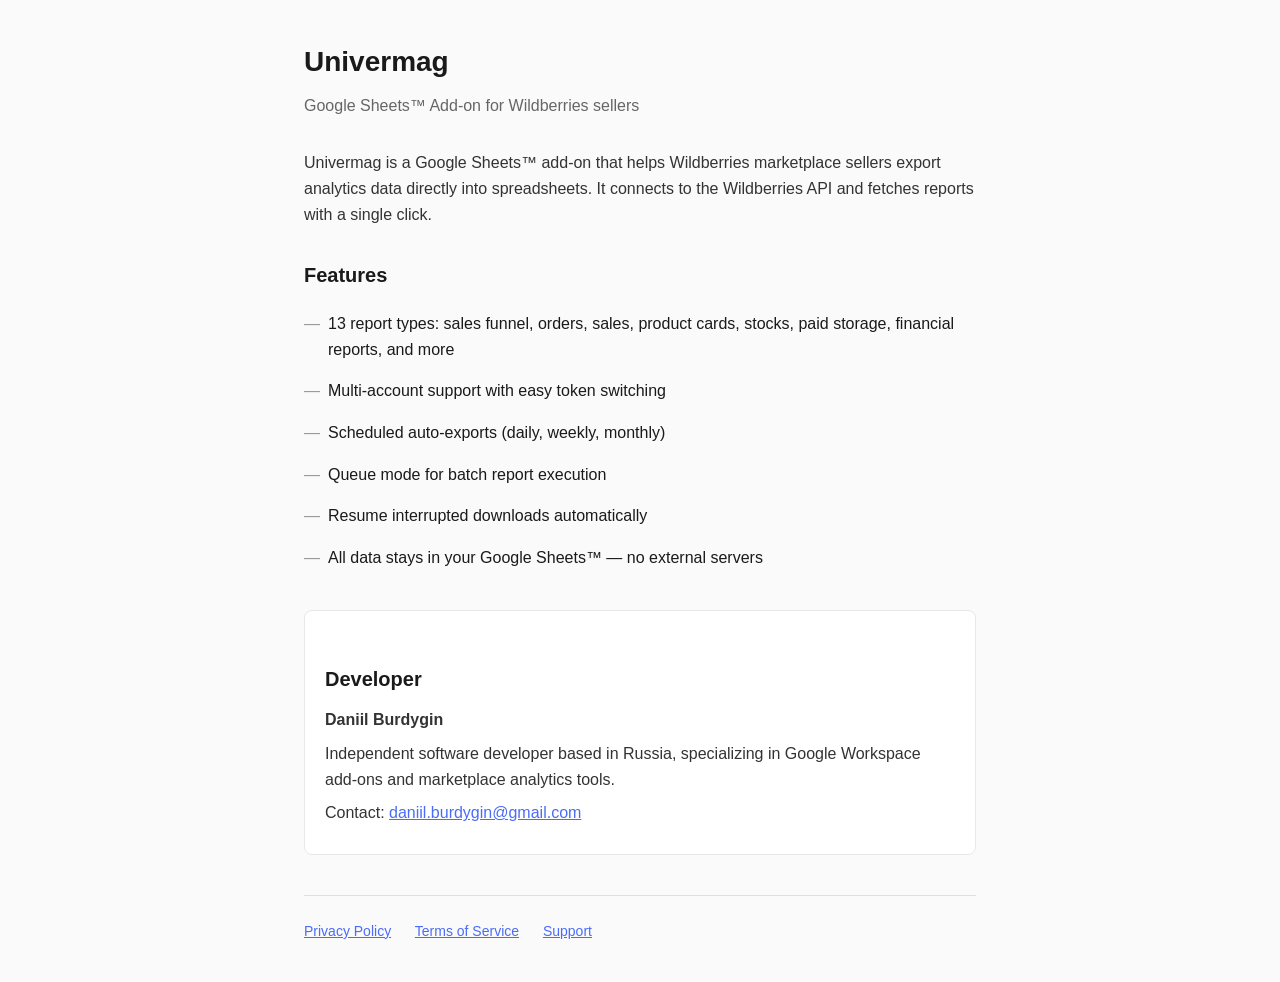
==== index.html @ 5c8b212e "Initial site: home, privacy policy, terms of service, support" ====
<!DOCTYPE html>
<html lang="ru">
<head>
  <meta charset="UTF-8">
  <meta name="viewport" content="width=device-width, initial-scale=1.0">
  <title>Univermag — Google Sheets Add-on for Wildberries</title>
  <style>
    * { box-sizing: border-box; margin: 0; padding: 0; }
    body { font-family: -apple-system, BlinkMacSystemFont, 'Segoe UI', Roboto, sans-serif; color: #1a1a1a; line-height: 1.6; background: #fafafa; }
    .container { max-width: 720px; margin: 0 auto; padding: 40px 24px; }
    h1 { font-size: 28px; margin-bottom: 8px; }
    h2 { font-size: 20px; margin-top: 32px; margin-bottom: 12px; }
    p { margin-bottom: 16px; color: #333; }
    a { color: #4a6cf7; }
    .subtitle { color: #666; font-size: 16px; margin-bottom: 32px; }
    .features { list-style: none; padding: 0; }
    .features li { padding: 8px 0; padding-left: 24px; position: relative; }
    .features li::before { content: "—"; position: absolute; left: 0; color: #999; }
    nav { margin-top: 40px; padding-top: 24px; border-top: 1px solid #e0e0e0; font-size: 14px; color: #666; }
    nav a { margin-right: 20px; }
    .dev-info { margin-top: 32px; padding: 20px; background: #fff; border: 1px solid #e8e8e8; border-radius: 8px; }
    .dev-info p { margin-bottom: 8px; }
  </style>
</head>
<body>
  <div class="container">
    <h1>Univermag</h1>
    <p class="subtitle">Google Sheets&#8482; Add-on for Wildberries sellers</p>

    <p>Univermag is a Google Sheets&#8482; add-on that helps Wildberries marketplace sellers export analytics data directly into spreadsheets. It connects to the Wildberries API and fetches reports with a single click.</p>

    <h2>Features</h2>
    <ul class="features">
      <li>13 report types: sales funnel, orders, sales, product cards, stocks, paid storage, financial reports, and more</li>
      <li>Multi-account support with easy token switching</li>
      <li>Scheduled auto-exports (daily, weekly, monthly)</li>
      <li>Queue mode for batch report execution</li>
      <li>Resume interrupted downloads automatically</li>
      <li>All data stays in your Google Sheets&#8482; — no external servers</li>
    </ul>

    <div class="dev-info">
      <h2>Developer</h2>
      <p><strong>Daniil Burdygin</strong></p>
      <p>Independent software developer based in Russia, specializing in Google Workspace add-ons and marketplace analytics tools.</p>
      <p>Contact: <a href="mailto:daniil.burdygin@gmail.com">daniil.burdygin@gmail.com</a></p>
    </div>

    <nav>
      <a href="privacy.html">Privacy Policy</a>
      <a href="terms.html">Terms of Service</a>
      <a href="support.html">Support</a>
    </nav>
  </div>
</body>
</html>
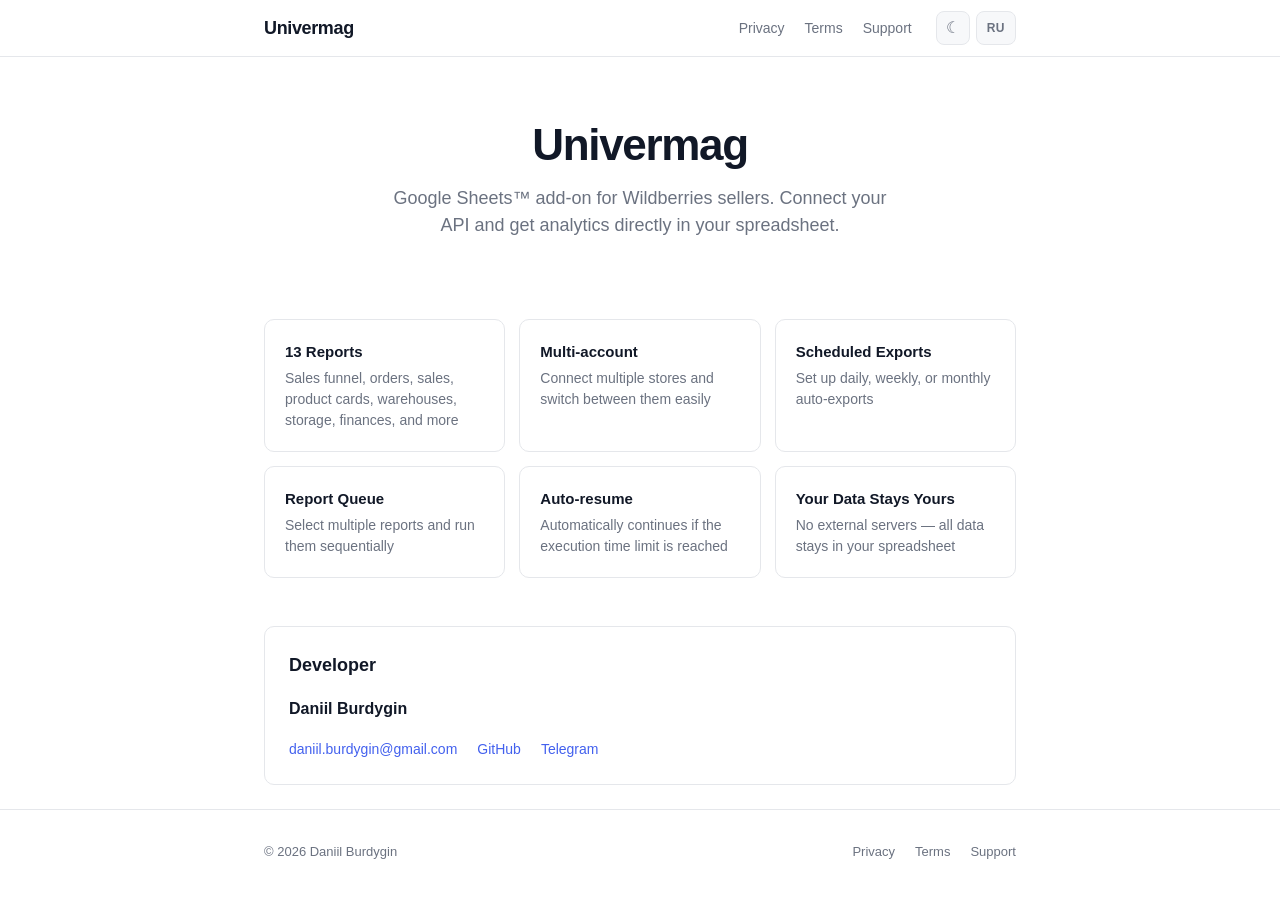
==== commit 47eb97e2: "Redesign: bilingual site with dark/light theme - New shared CSS with light/dark theme via CSS custom" ====
--- a/index.html
+++ b/index.html
@@ -1,56 +1,86 @@
 <!DOCTYPE html>
-<html lang="ru">
+<html lang="ru" data-lang="ru" data-theme="light">
 <head>
   <meta charset="UTF-8">
   <meta name="viewport" content="width=device-width, initial-scale=1.0">
   <title>Univermag — Google Sheets Add-on for Wildberries</title>
-  <style>
-    * { box-sizing: border-box; margin: 0; padding: 0; }
-    body { font-family: -apple-system, BlinkMacSystemFont, 'Segoe UI', Roboto, sans-serif; color: #1a1a1a; line-height: 1.6; background: #fafafa; }
-    .container { max-width: 720px; margin: 0 auto; padding: 40px 24px; }
-    h1 { font-size: 28px; margin-bottom: 8px; }
-    h2 { font-size: 20px; margin-top: 32px; margin-bottom: 12px; }
-    p { margin-bottom: 16px; color: #333; }
-    a { color: #4a6cf7; }
-    .subtitle { color: #666; font-size: 16px; margin-bottom: 32px; }
-    .features { list-style: none; padding: 0; }
-    .features li { padding: 8px 0; padding-left: 24px; position: relative; }
-    .features li::before { content: "—"; position: absolute; left: 0; color: #999; }
-    nav { margin-top: 40px; padding-top: 24px; border-top: 1px solid #e0e0e0; font-size: 14px; color: #666; }
-    nav a { margin-right: 20px; }
-    .dev-info { margin-top: 32px; padding: 20px; background: #fff; border: 1px solid #e8e8e8; border-radius: 8px; }
-    .dev-info p { margin-bottom: 8px; }
-  </style>
+  <script>(function(){var d=document.documentElement,t=localStorage.getItem('uvm-theme');if(!t&&window.matchMedia('(prefers-color-scheme:dark)').matches)t='dark';if(t)d.setAttribute('data-theme',t);var l=localStorage.getItem('uvm-lang');if(!l)l=navigator.language&&navigator.language.startsWith('ru')?'ru':'en';d.setAttribute('data-lang',l);d.lang=l})()</script>
+  <link rel="stylesheet" href="style.css">
 </head>
 <body>
-  <div class="container">
-    <h1>Univermag</h1>
-    <p class="subtitle">Google Sheets&#8482; Add-on for Wildberries sellers</p>
+  <header class="header">
+    <div class="container header-inner">
+      <a href="index.html" class="logo">Univermag</a>
+      <nav class="nav">
+        <a href="privacy.html"><span class="ru">Конфиденциальность</span><span class="en">Privacy</span></a>
+        <a href="terms.html"><span class="ru">Условия</span><span class="en">Terms</span></a>
+        <a href="support.html"><span class="ru">Поддержка</span><span class="en">Support</span></a>
+      </nav>
+      <div class="controls">
+        <button class="ctrl-btn" onclick="toggleTheme()" aria-label="Toggle theme"><span id="themeIcon">&#x263E;</span></button>
+        <button class="ctrl-btn lang-btn" id="langToggle" onclick="toggleLang()">EN</button>
+      </div>
+    </div>
+  </header>
 
-    <p>Univermag is a Google Sheets&#8482; add-on that helps Wildberries marketplace sellers export analytics data directly into spreadsheets. It connects to the Wildberries API and fetches reports with a single click.</p>
+  <main class="container">
+    <section class="hero">
+      <h1>Univermag</h1>
+      <p class="tagline">
+        <span class="ru">Расширение Google Sheets&#8482; для селлеров Wildberries. Подключите API и получайте аналитику прямо в таблице.</span>
+        <span class="en">Google Sheets&#8482; add-on for Wildberries sellers. Connect your API and get analytics directly in your spreadsheet.</span>
+      </p>
+    </section>
 
-    <h2>Features</h2>
-    <ul class="features">
-      <li>13 report types: sales funnel, orders, sales, product cards, stocks, paid storage, financial reports, and more</li>
-      <li>Multi-account support with easy token switching</li>
-      <li>Scheduled auto-exports (daily, weekly, monthly)</li>
-      <li>Queue mode for batch report execution</li>
-      <li>Resume interrupted downloads automatically</li>
-      <li>All data stays in your Google Sheets&#8482; — no external servers</li>
-    </ul>
+    <section class="features">
+      <div class="feature-card">
+        <h3><span class="ru">13 отчётов</span><span class="en">13 Reports</span></h3>
+        <p><span class="ru">Воронка продаж, заказы, продажи, карточки, склады, хранение, финансы и другие</span><span class="en">Sales funnel, orders, sales, product cards, warehouses, storage, finances, and more</span></p>
+      </div>
+      <div class="feature-card">
+        <h3><span class="ru">Мультиаккаунт</span><span class="en">Multi-account</span></h3>
+        <p><span class="ru">Подключите несколько магазинов и переключайтесь между ними</span><span class="en">Connect multiple stores and switch between them easily</span></p>
+      </div>
+      <div class="feature-card">
+        <h3><span class="ru">Автовыгрузка</span><span class="en">Scheduled Exports</span></h3>
+        <p><span class="ru">Настройте расписание: ежедневно, еженедельно или ежемесячно</span><span class="en">Set up daily, weekly, or monthly auto-exports</span></p>
+      </div>
+      <div class="feature-card">
+        <h3><span class="ru">Очередь отчётов</span><span class="en">Report Queue</span></h3>
+        <p><span class="ru">Выберите несколько отчётов и запустите их последовательно</span><span class="en">Select multiple reports and run them sequentially</span></p>
+      </div>
+      <div class="feature-card">
+        <h3><span class="ru">Автопродолжение</span><span class="en">Auto-resume</span></h3>
+        <p><span class="ru">При превышении лимита выгрузка продолжится автоматически</span><span class="en">Automatically continues if the execution time limit is reached</span></p>
+      </div>
+      <div class="feature-card">
+        <h3><span class="ru">Данные у вас</span><span class="en">Your Data Stays Yours</span></h3>
+        <p><span class="ru">Никаких внешних серверов — все данные остаются в вашей таблице</span><span class="en">No external servers — all data stays in your spreadsheet</span></p>
+      </div>
+    </section>
 
-    <div class="dev-info">
-      <h2>Developer</h2>
+    <section class="contact-card">
+      <h2><span class="ru">Разработчик</span><span class="en">Developer</span></h2>
       <p><strong>Daniil Burdygin</strong></p>
-      <p>Independent software developer based in Russia, specializing in Google Workspace add-ons and marketplace analytics tools.</p>
-      <p>Contact: <a href="mailto:daniil.burdygin@gmail.com">daniil.burdygin@gmail.com</a></p>
+      <div class="contact-links">
+        <a href="mailto:daniil.burdygin@gmail.com">daniil.burdygin@gmail.com</a>
+        <a href="https://github.com/daniil-burdygin" target="_blank">GitHub</a>
+        <a href="https://t.me/daniil_burdygin" target="_blank">Telegram</a>
+      </div>
+    </section>
+  </main>
+
+  <footer class="footer">
+    <div class="container footer-inner">
+      <span class="footer-copy">&copy; 2026 Daniil Burdygin</span>
+      <div class="footer-links">
+        <a href="privacy.html"><span class="ru">Конфиденциальность</span><span class="en">Privacy</span></a>
+        <a href="terms.html"><span class="ru">Условия</span><span class="en">Terms</span></a>
+        <a href="support.html"><span class="ru">Поддержка</span><span class="en">Support</span></a>
+      </div>
     </div>
+  </footer>
 
-    <nav>
-      <a href="privacy.html">Privacy Policy</a>
-      <a href="terms.html">Terms of Service</a>
-      <a href="support.html">Support</a>
-    </nav>
-  </div>
+  <script src="script.js"></script>
 </body>
 </html>
--- a/style.css
+++ b/style.css
@@ -0,0 +1,126 @@
+/* ===== Theme Variables ===== */
+:root {
+  --bg: #ffffff;
+  --bg-alt: #f7f8fa;
+  --surface: #ffffff;
+  --text: #111827;
+  --text-sec: #6b7280;
+  --accent: #4361ee;
+  --accent-hover: #3651d4;
+  --border: #e5e7eb;
+  --shadow-sm: 0 1px 2px rgba(0,0,0,0.05);
+  --shadow-md: 0 4px 12px rgba(0,0,0,0.08);
+  --header-bg: rgba(255,255,255,0.82);
+  --code-bg: #f1f3f5;
+  --radius: 10px;
+}
+[data-theme="dark"] {
+  --bg: #0f1117;
+  --bg-alt: #161822;
+  --surface: #1c1e2a;
+  --text: #e5e7eb;
+  --text-sec: #9ca3af;
+  --accent: #6381f5;
+  --accent-hover: #7b94f8;
+  --border: #2d303e;
+  --shadow-sm: 0 1px 2px rgba(0,0,0,0.2);
+  --shadow-md: 0 4px 12px rgba(0,0,0,0.3);
+  --header-bg: rgba(15,17,23,0.82);
+  --code-bg: #252538;
+}
+
+/* ===== Reset & Base ===== */
+*, *::before, *::after { box-sizing: border-box; }
+body { margin: 0; font-family: -apple-system, BlinkMacSystemFont, 'Segoe UI', Inter, Roboto, sans-serif; background: var(--bg); color: var(--text); line-height: 1.6; transition: background 0.25s, color 0.25s; -webkit-font-smoothing: antialiased; }
+a { color: var(--accent); text-decoration: none; transition: color 0.15s; }
+a:hover { color: var(--accent-hover); }
+img { max-width: 100%; }
+
+/* ===== Layout ===== */
+.container { max-width: 800px; margin: 0 auto; padding: 0 24px; }
+
+/* ===== Header ===== */
+.header { position: sticky; top: 0; z-index: 100; background: var(--header-bg); backdrop-filter: blur(12px); -webkit-backdrop-filter: blur(12px); border-bottom: 1px solid var(--border); transition: background 0.25s, border-color 0.25s; }
+.header-inner { display: flex; align-items: center; height: 56px; gap: 8px; }
+.logo { font-weight: 700; font-size: 18px; color: var(--text); text-decoration: none; letter-spacing: -0.02em; margin-right: auto; }
+.logo:hover { color: var(--accent); }
+.nav { display: flex; gap: 20px; }
+.nav a { font-size: 14px; color: var(--text-sec); text-decoration: none; transition: color 0.15s; }
+.nav a:hover, .nav a[aria-current="page"] { color: var(--accent); }
+.controls { display: flex; gap: 6px; margin-left: 16px; }
+.ctrl-btn { display: inline-flex; align-items: center; justify-content: center; width: 34px; height: 34px; background: var(--bg-alt); border: 1px solid var(--border); border-radius: 8px; cursor: pointer; font-size: 16px; color: var(--text-sec); transition: all 0.15s; line-height: 1; }
+.ctrl-btn:hover { background: var(--border); color: var(--text); }
+.lang-btn { width: auto; padding: 0 10px; font-size: 12px; font-weight: 600; letter-spacing: 0.04em; font-family: inherit; }
+
+/* ===== Hero (home page) ===== */
+.hero { padding: 64px 0 48px; text-align: center; }
+.hero h1 { font-size: 44px; font-weight: 800; letter-spacing: -0.03em; line-height: 1.1; margin: 0 0 16px; }
+.hero .tagline { font-size: 18px; color: var(--text-sec); max-width: 520px; margin: 0 auto; line-height: 1.5; }
+
+/* ===== Page Header ===== */
+.page-header { padding: 48px 0 8px; }
+.page-header h1 { font-size: 32px; font-weight: 700; letter-spacing: -0.02em; margin: 0 0 6px; }
+.page-header .meta { font-size: 14px; color: var(--text-sec); }
+
+/* ===== Content ===== */
+.content { padding-bottom: 64px; }
+.content h2 { font-size: 18px; font-weight: 600; margin: 28px 0 10px; }
+.content p { margin: 0 0 14px; }
+.content ul { padding-left: 24px; margin: 0 0 14px; }
+.content li { margin-bottom: 8px; }
+.content strong { font-weight: 600; }
+.content code { background: var(--code-bg); padding: 2px 6px; border-radius: 4px; font-size: 0.88em; transition: background 0.25s; }
+
+/* ===== Features Grid ===== */
+.features { display: grid; grid-template-columns: repeat(auto-fit, minmax(240px, 1fr)); gap: 14px; margin: 32px 0 48px; }
+.feature-card { padding: 20px; background: var(--surface); border: 1px solid var(--border); border-radius: var(--radius); transition: all 0.2s; }
+.feature-card:hover { box-shadow: var(--shadow-md); border-color: var(--accent); }
+.feature-card h3 { font-size: 15px; font-weight: 600; margin: 0 0 4px; }
+.feature-card p { font-size: 14px; color: var(--text-sec); margin: 0; line-height: 1.5; }
+
+/* ===== Contact Card ===== */
+.contact-card { padding: 24px; background: var(--surface); border: 1px solid var(--border); border-radius: var(--radius); margin: 24px 0; transition: border-color 0.25s, background 0.25s; }
+.contact-card h2 { font-size: 18px; font-weight: 600; margin: 0 0 12px; }
+.contact-links { display: flex; flex-wrap: wrap; gap: 20px; margin-top: 12px; }
+.contact-links a { display: inline-flex; align-items: center; gap: 6px; font-size: 14px; }
+.contact-links .sep { color: var(--border); user-select: none; }
+
+/* ===== FAQ ===== */
+details { margin-bottom: 8px; border: 1px solid var(--border); border-radius: var(--radius); overflow: hidden; transition: border-color 0.25s; }
+details summary { padding: 14px 18px; cursor: pointer; font-weight: 600; font-size: 15px; background: var(--bg-alt); transition: background 0.25s; list-style: none; display: flex; align-items: center; justify-content: space-between; }
+details summary::-webkit-details-marker { display: none; }
+details summary::after { content: "+"; font-size: 18px; color: var(--text-sec); transition: transform 0.2s; }
+details[open] summary::after { content: "\2212"; }
+details[open] summary { border-bottom: 1px solid var(--border); }
+.faq-body { padding: 16px 18px; }
+.faq-body p { margin: 0 0 8px; }
+.faq-body p:last-child { margin: 0; }
+.faq-body ul { padding-left: 20px; margin: 8px 0; }
+
+/* ===== Footer ===== */
+.footer { padding: 32px 0; border-top: 1px solid var(--border); margin-top: 16px; transition: border-color 0.25s; }
+.footer-inner { display: flex; justify-content: space-between; align-items: center; flex-wrap: wrap; gap: 12px; }
+.footer-links { display: flex; gap: 20px; }
+.footer-links a { font-size: 13px; color: var(--text-sec); }
+.footer-links a:hover { color: var(--accent); }
+.footer-copy { font-size: 13px; color: var(--text-sec); }
+
+/* ===== Language ===== */
+[data-lang="ru"] .en { display: none !important; }
+[data-lang="en"] .ru { display: none !important; }
+
+/* ===== Responsive ===== */
+@media (max-width: 640px) {
+  .hero { padding: 40px 0 32px; }
+  .hero h1 { font-size: 30px; }
+  .hero .tagline { font-size: 16px; }
+  .page-header { padding: 32px 0 4px; }
+  .page-header h1 { font-size: 26px; }
+  .nav { gap: 14px; }
+  .nav a { font-size: 13px; }
+  .controls { margin-left: 10px; }
+  .features { grid-template-columns: 1fr; }
+  .footer-inner { flex-direction: column; text-align: center; }
+  .footer-links { justify-content: center; }
+  .contact-links { flex-direction: column; gap: 10px; }
+}
